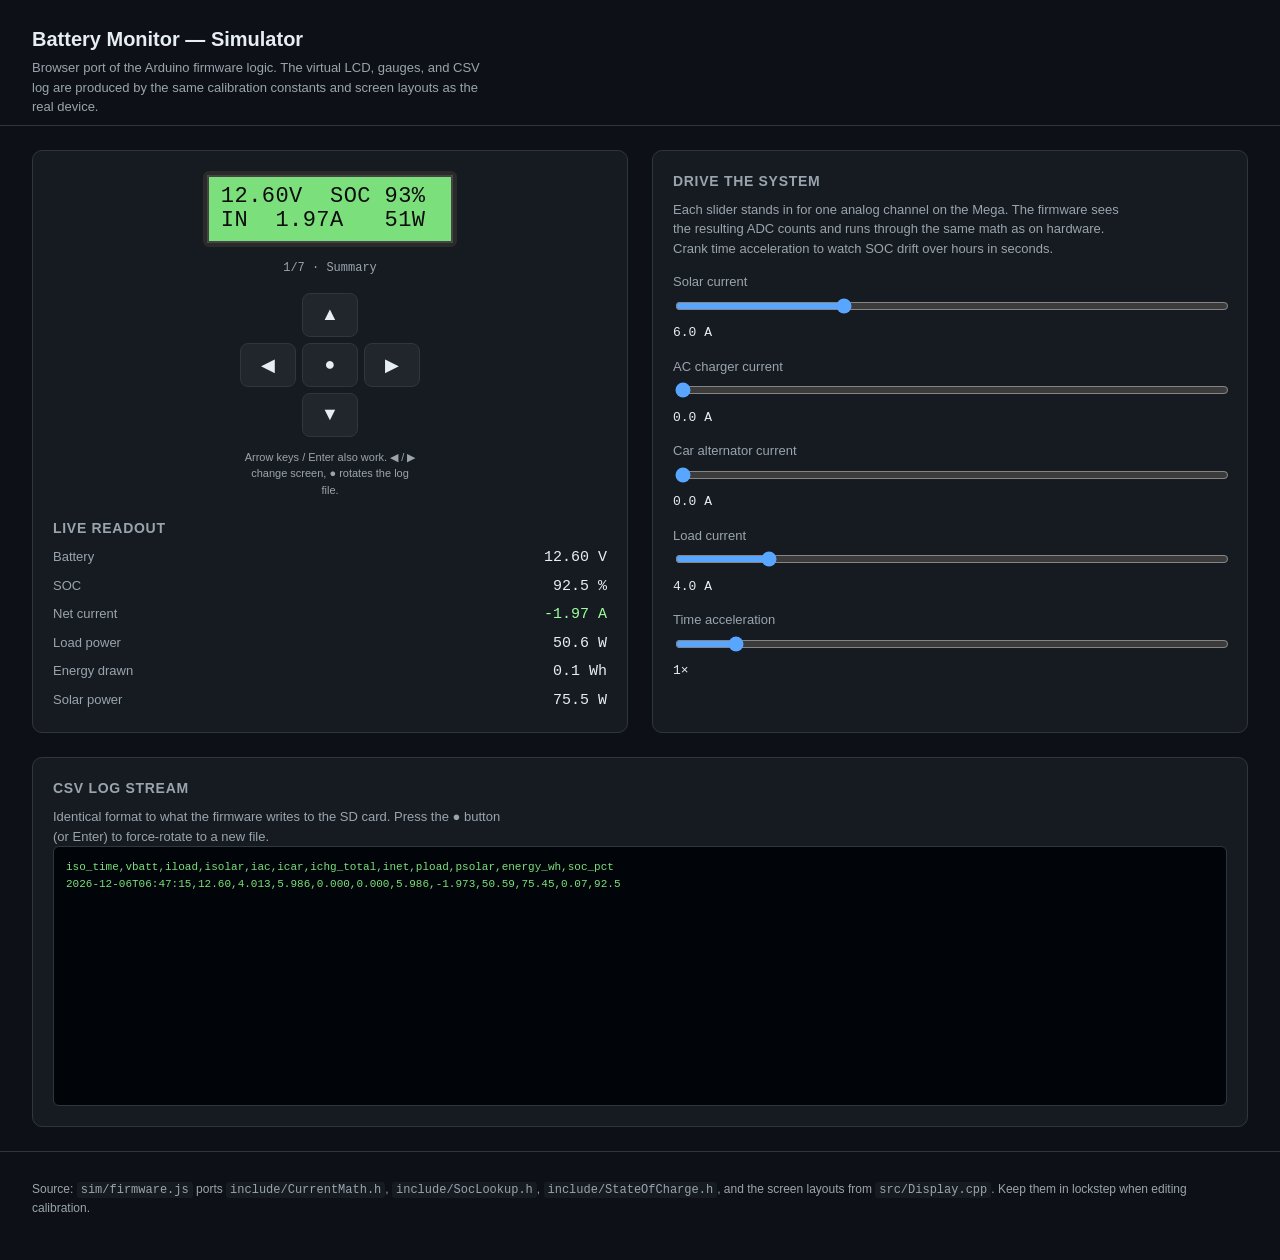
==== sim/standalone.html @ ee490ed9 "Add standalone-bundled simulator HTML so it runs without a server sim/build_standalone.py inlines st" ====
<!doctype html>
<html lang="en">
<head>
<meta charset="utf-8" />
<meta name="viewport" content="width=device-width,initial-scale=1" />
<title>Battery Monitor — Simulator (standalone)</title>
<style>
:root {
    color-scheme: dark;
    --bg: #0d1117;
    --panel: #161b22;
    --panel-edge: #30363d;
    --ink: #e6edf3;
    --ink-dim: #9aa4ad;
    --accent: #58a6ff;
    --warn: #ffe066;
    --bad: #ff7373;
    --good: #7be07b;
}

* { box-sizing: border-box; }

html, body {
    margin: 0;
    padding: 0;
    background: var(--bg);
    color: var(--ink);
    font: 15px/1.5 -apple-system, BlinkMacSystemFont, "Segoe UI", Roboto,
                  Helvetica, Arial, sans-serif;
}

header {
    padding: 24px 32px 8px;
    border-bottom: 1px solid var(--panel-edge);
}
header h1 {
    margin: 0 0 4px;
    font-size: 20px;
    font-weight: 600;
}
.sub {
    margin: 0;
    color: var(--ink-dim);
    font-size: 13px;
    max-width: 64ch;
}

main {
    display: grid;
    grid-template-columns: minmax(360px, 1fr) minmax(280px, 1fr);
    grid-template-areas:
        "device controls"
        "log    log";
    gap: 24px;
    padding: 24px 32px;
}
.device   { grid-area: device; }
.controls { grid-area: controls; }
.logwrap  { grid-area: log; }

section {
    background: var(--panel);
    border: 1px solid var(--panel-edge);
    border-radius: 10px;
    padding: 20px;
}
section h2 {
    margin: 0 0 8px;
    font-size: 14px;
    font-weight: 600;
    color: var(--ink-dim);
    text-transform: uppercase;
    letter-spacing: 0.05em;
}

/* ------- Device shield -------------------------------------------------- */

.shield {
    display: flex;
    flex-direction: column;
    align-items: center;
    gap: 12px;
}

#lcd {
    background: #f4f4f4;
    color: #0d0d0d;
    border: 4px solid #2a2a2a;
    border-radius: 6px;
    padding: 10px 14px;
    font-family: "JetBrains Mono", "Menlo", "Courier New", monospace;
    font-size: 22px;
    line-height: 1.1;
    letter-spacing: 0.02em;
    box-shadow: 0 0 0 2px #444 inset;
    transition: background-color 0.3s ease;
}
#lcd pre {
    margin: 0;
    white-space: pre;
}

.screen-name {
    margin: 0;
    color: var(--ink-dim);
    font-size: 12px;
    font-family: monospace;
}

.buttons {
    display: grid;
    grid-template-columns: repeat(3, 56px);
    gap: 6px;
    margin-top: 4px;
}
.buttons button {
    width: 56px;
    height: 44px;
    border-radius: 8px;
    border: 1px solid var(--panel-edge);
    background: #21262d;
    color: var(--ink);
    font-size: 18px;
    cursor: pointer;
    transition: background-color 0.1s;
}
.buttons button:hover { background: #2d333b; }
.buttons button:active { background: var(--accent); color: #0d1117; }

.hint {
    margin: 0;
    font-size: 11px;
    color: var(--ink-dim);
    text-align: center;
    max-width: 28ch;
}

/* ------- Gauges --------------------------------------------------------- */

.gauges {
    margin-top: 20px;
}
.gauges dl {
    display: grid;
    grid-template-columns: 1fr auto;
    gap: 6px 16px;
    margin: 0;
    font-variant-numeric: tabular-nums;
}
.gauges dt {
    color: var(--ink-dim);
    font-size: 13px;
}
.gauges dd {
    margin: 0;
    font-family: "JetBrains Mono", monospace;
    font-size: 15px;
    text-align: right;
}

/* ------- Controls ------------------------------------------------------- */

.slider {
    margin: 14px 0;
}
.slider label {
    display: block;
    font-size: 13px;
    color: var(--ink-dim);
    margin-bottom: 4px;
}
.slider input[type=range] {
    width: 100%;
    accent-color: var(--accent);
}
.slider output {
    display: inline-block;
    font-family: "JetBrains Mono", monospace;
    font-size: 13px;
    color: var(--ink);
    margin-top: 2px;
}

/* ------- Log ------------------------------------------------------------ */

#log {
    background: #010409;
    border: 1px solid var(--panel-edge);
    border-radius: 6px;
    padding: 12px;
    margin: 0;
    height: 260px;
    overflow-y: auto;
    font-family: "JetBrains Mono", "Menlo", monospace;
    font-size: 11px;
    color: var(--good);
    white-space: pre;
}

/* ------- Footer --------------------------------------------------------- */

footer {
    padding: 16px 32px 32px;
    color: var(--ink-dim);
    font-size: 12px;
    border-top: 1px solid var(--panel-edge);
}
footer code {
    background: #161b22;
    padding: 1px 4px;
    border-radius: 3px;
}

@media (max-width: 880px) {
    main {
        grid-template-columns: 1fr;
        grid-template-areas:
            "device"
            "controls"
            "log";
    }
}

</style>
</head>
<body>

<header>
    <h1>Battery Monitor — Simulator</h1>
    <p class="sub">
        Browser port of the Arduino firmware logic. The virtual LCD, gauges,
        and CSV log are produced by the same calibration constants and screen
        layouts as the real device.
    </p>
</header>

<main>

<section class="device">

    <div class="shield">
        <div id="lcd">
            <pre id="lcd-top">                </pre>
            <pre id="lcd-bot">                </pre>
        </div>
        <p class="screen-name"><span id="screen-name">1/7 · Summary</span></p>

        <div class="buttons">
            <div></div>
            <button data-button="up">▲</button>
            <div></div>
            <button data-button="left">◀</button>
            <button data-button="select">●</button>
            <button data-button="right">▶</button>
            <div></div>
            <button data-button="down">▼</button>
            <div></div>
        </div>
        <p class="hint">
            Arrow keys / Enter also work. ◀ / ▶ change screen, ● rotates the log file.
        </p>
    </div>

    <div class="gauges">
        <h2>Live readout</h2>
        <dl>
            <dt>Battery</dt><dd id="gauge-v">—</dd>
            <dt>SOC</dt><dd id="gauge-soc">—</dd>
            <dt>Net current</dt><dd id="gauge-net">—</dd>
            <dt>Load power</dt><dd id="gauge-power">—</dd>
            <dt>Energy drawn</dt><dd id="gauge-energy">—</dd>
            <dt>Solar power</dt><dd id="gauge-solar">—</dd>
        </dl>
    </div>

</section>

<section class="controls">
    <h2>Drive the system</h2>
    <p class="sub">
        Each slider stands in for one analog channel on the Mega. The
        firmware sees the resulting ADC counts and runs through the same
        math as on hardware. Crank time acceleration to watch SOC drift
        over hours in seconds.
    </p>

    <div class="slider">
        <label for="slider-solar">Solar current</label>
        <input id="slider-solar" type="range" min="0" max="20" step="0.1" value="6" />
        <output id="val-solar">6.0 A</output>
    </div>

    <div class="slider">
        <label for="slider-ac">AC charger current</label>
        <input id="slider-ac" type="range" min="0" max="20" step="0.1" value="0" />
        <output id="val-ac">0.0 A</output>
    </div>

    <div class="slider">
        <label for="slider-car">Car alternator current</label>
        <input id="slider-car" type="range" min="0" max="20" step="0.1" value="0" />
        <output id="val-car">0.0 A</output>
    </div>

    <div class="slider">
        <label for="slider-draw">Load current</label>
        <input id="slider-draw" type="range" min="0" max="25" step="0.1" value="4" />
        <output id="val-draw">4.0 A</output>
    </div>

    <div class="slider">
        <label for="slider-accel">Time acceleration</label>
        <input id="slider-accel" type="range" min="1" max="600" step="1" value="60" />
        <output id="val-accel">60×</output>
    </div>
</section>

<section class="logwrap">
    <h2>CSV log stream</h2>
    <p class="sub">
        Identical format to what the firmware writes to the SD card.
        Press the ● button (or Enter) to force-rotate to a new file.
    </p>
    <pre id="log"></pre>
</section>

</main>

<footer>
    <p>
        Source: <code>sim/firmware.js</code> ports <code>include/CurrentMath.h</code>,
        <code>include/SocLookup.h</code>, <code>include/StateOfCharge.h</code>, and the
        screen layouts from <code>src/Display.cpp</code>. Keep them in lockstep when
        editing calibration.
    </p>
</footer>

<script type="module">
// Browser port of the firmware's pure-math layer.
//
// Mirrors include/Config.h, include/CurrentMath.h, include/SocLookup.h,
// include/StateOfCharge.h, include/EnergyAccumulator.h, and the screen
// layouts in src/Display.cpp. Keep this file in lockstep with those headers
// when changing calibration constants or display formats.
//
// The simulator drives this module the same way main.cpp drives the firmware:
//   - takeSample() every kMeasurementPeriodMs ms
//   - renderScreen() every kDisplayPeriodMs ms
// Buttons are injected through pressButton().

const Config = {
    cal: {
        acs712VoltsPerAmp: 0.066,
        adcMidpointMv: 1650.0,
        adcMaxCount: 1023,
        batteryDividerVmax: 15.88,
        solarOffsetA: 0.05,
        acOffsetA: 0.00,
        carOffsetA: 0.24,
        drawOffsetA: 0.03,
        currentNoiseFloorA: 0.18,
        relaySettleMs: 200,
        relayReleaseMs: 100,
    },
    battery: {
        capacityAh: 100.0,
        voltageFull: 13.5,
        voltageNominal: 12.6,
        voltageLowAlarm: 11.8,
        voltageCritical: 11.0,
    },
    timing: {
        measurementPeriodMs: 5000,
        displayPeriodMs: 53,
        buttonDebounceMs: 40,
        get measurementWindowSec() {
            return (this.measurementPeriodMs + Config.cal.relaySettleMs +
                    Config.cal.relayReleaseMs) / 1000;
        },
    },
    logger: {
        maxLogBytes: 512 * 1024,
    },
    ui: {
        backlightOff: 'off',
        backlightCharging: 'green',
        backlightIdle: 'blue',
        backlightDischarging: 'white',
        backlightWarning: 'yellow',
        backlightCritical: 'red',
    },
};

// ---------------------------------------------------------------------------
// Pure math
// ---------------------------------------------------------------------------

const mapLinear = (x, inLo, inHi, outLo, outHi) =>
    (x - inLo) * (outHi - outLo) / (inHi - inLo) + outLo;

function adcToCurrent(adcValue, offset) {
    const { acs712VoltsPerAmp, adcMidpointMv, adcMaxCount, currentNoiseFloorA } = Config.cal;
    const mv = mapLinear(adcValue, 0, adcMaxCount, -adcMidpointMv, adcMidpointMv);
    const amps = (mv / acs712VoltsPerAmp) / 1000.0;
    const corrected = amps + offset;
    if (Math.abs(corrected) <= currentNoiseFloorA) return 0.0;
    return corrected;
}

function adcToBatteryVolts(adcValue) {
    return mapLinear(adcValue, 0, Config.cal.adcMaxCount, 0,
                     Config.cal.batteryDividerVmax);
}

const SOC_CURVE = [
    [10.50,   0],
    [11.31,  10],
    [11.58,  20],
    [11.75,  30],
    [11.90,  40],
    [12.06,  50],
    [12.20,  60],
    [12.32,  70],
    [12.42,  80],
    [12.50,  90],
    [12.70, 100],
];

function voltageToSoc(volts) {
    if (volts <= SOC_CURVE[0][0]) return 0;
    if (volts >= SOC_CURVE[SOC_CURVE.length - 1][0]) return 100;
    for (let i = 1; i < SOC_CURVE.length; i++) {
        if (volts <= SOC_CURVE[i][0]) {
            const [vLo, sLo] = SOC_CURVE[i - 1];
            const [vHi, sHi] = SOC_CURVE[i];
            const t = (volts - vLo) / (vHi - vLo);
            return sLo + t * (sHi - sLo);
        }
    }
    return 100;
}

// ---------------------------------------------------------------------------
// Stateful components (mirrors of StateOfCharge.h / EnergyAccumulator.h /
// RingBuffer.h)
// ---------------------------------------------------------------------------

class StateOfCharge {
    constructor(capacityAh = Config.battery.capacityAh) {
        this.capacityAh = capacityAh;
        this.socPct = 50;
        this.reanchorAccumSec = 0;
    }
    seedFromVoltage(v) { this.socPct = voltageToSoc(v); }
    update(netCurrentA, dtSec) {
        const deltaAh = (netCurrentA * dtSec) / 3600;
        const deltaPct = (deltaAh / this.capacityAh) * 100;
        this.socPct -= deltaPct;
        this.socPct = Math.max(0, Math.min(100, this.socPct));
    }
    maybeReanchor(volts, netCurrentA, dtSec) {
        if (volts >= Config.battery.voltageFull && Math.abs(netCurrentA) < 0.5) {
            this.reanchorAccumSec += dtSec;
            if (this.reanchorAccumSec >= 300) {
                this.socPct = 100;
                this.reanchorAccumSec = 0;
            }
        } else {
            this.reanchorAccumSec = 0;
        }
    }
}

class EnergyAccumulator {
    constructor() { this.wh = 0; }
    accumulate(watts, dtSec) { this.wh += (watts * dtSec) / 3600; }
}

class RingBuffer {
    constructor(n) { this.n = n; this.data = []; }
    push(v) {
        this.data.push(v);
        if (this.data.length > this.n) this.data.shift();
    }
    min() { return this.data.length ? Math.min(...this.data) : 0; }
    max() { return this.data.length ? Math.max(...this.data) : 0; }
    mean() {
        if (!this.data.length) return 0;
        return this.data.reduce((a, b) => a + b, 0) / this.data.length;
    }
}

// ---------------------------------------------------------------------------
// Sampler — reads the simulated ADC values supplied by the simulator and
// produces a Sample identical to what the firmware would produce.
// ---------------------------------------------------------------------------

function takeSample(adc, soc, drawEnergy, solarEnergy) {
    const { cal, timing } = Config;
    const volts = adcToBatteryVolts(adc.battery);
    const solarA = -adcToCurrent(adc.solar, cal.solarOffsetA);
    const acA    = -adcToCurrent(adc.ac,    cal.acOffsetA);
    const carA   = -adcToCurrent(adc.car,   cal.carOffsetA);
    const drawA  =  adcToCurrent(adc.draw,  cal.drawOffsetA);
    const chargeA = solarA + acA + carA;
    const netA = drawA - chargeA;

    const drawW = volts * drawA;
    const solarW = volts * solarA;

    soc.update(netA, timing.measurementWindowSec);
    soc.maybeReanchor(volts, netA, timing.measurementWindowSec);
    drawEnergy.accumulate(drawW, timing.measurementWindowSec);
    solarEnergy.accumulate(solarW, timing.measurementWindowSec);

    return {
        batteryVolts: volts,
        drawA, solarA, acA, carA,
        chargeA, netA,
        drawW, solarW,
        energyWh: drawEnergy.wh,
        solarEnergyWh: solarEnergy.wh,
        socPct: soc.socPct,
    };
}

// ---------------------------------------------------------------------------
// Backlight state machine (mirrors Display::updateBacklight)
// ---------------------------------------------------------------------------

function backlightFor(sample) {
    const { battery, ui } = Config;
    if (sample.batteryVolts <= battery.voltageCritical) return ui.backlightCritical;
    if (sample.batteryVolts <= battery.voltageLowAlarm) return ui.backlightWarning;
    if (sample.chargeA > 0.5) return ui.backlightCharging;
    if (sample.drawA  > 0.5) return ui.backlightDischarging;
    return ui.backlightIdle;
}

// ---------------------------------------------------------------------------
// Screen renderer — mirrors Display::render*() in src/Display.cpp.
// Each function returns { top, bottom } strings padded to 16 chars.
// ---------------------------------------------------------------------------

const pad16 = (s) => s.length >= 16 ? s.slice(0, 16) : s + ' '.repeat(16 - s.length);

function fmt(num, width, prec) {
    const s = num.toFixed(prec);
    return s.length >= width ? s : ' '.repeat(width - s.length) + s;
}

const SCREENS = [
    {
        name: 'Summary',
        render: (s) => {
            const top = `${fmt(s.batteryVolts, 5, 2)}V  SOC${fmt(s.socPct, 3, 0)}%`;
            const dir = s.netA >= 0 ? 'OUT' : 'IN ';
            const mag = Math.abs(s.netA);
            const bot = `${dir}${fmt(mag, 5, 2)}A ${fmt(s.drawW, 4, 0)}W`;
            return { top: pad16(top), bottom: pad16(bot) };
        }
    },
    {
        name: 'Currents',
        render: (s) => ({
            top: pad16(`Sol${fmt(s.solarA, 5, 2)} Car${fmt(s.carA, 5, 2)}`),
            bottom: pad16(`AC ${fmt(s.acA, 5, 2)} Ld ${fmt(s.drawA, 5, 2)}`),
        })
    },
    {
        name: 'Power',
        render: (s) => ({
            top: pad16(`Load    ${fmt(s.drawW, 6, 1)}W`),
            bottom: pad16(`Solar   ${fmt(s.solarW, 6, 1)}W`),
        })
    },
    {
        name: 'Energy',
        render: (s) => ({
            top: pad16(`Drawn  ${fmt(s.energyWh, 7, 1)}Wh`),
            bottom: pad16(`SOC      ${fmt(s.socPct, 5, 1)}%`),
        })
    },
    {
        name: 'Min/Max V',
        render: (s, ctx) => ({
            top: pad16(`Vmin ${fmt(ctx.history.min(), 5, 2)}V`),
            bottom: pad16(`Vmax ${fmt(ctx.history.max(), 5, 2)}V`),
        })
    },
    {
        name: 'Logger',
        render: (s, ctx) => ({
            top: pad16(`Log ${ctx.logName}`),
            bottom: pad16(`${ctx.logBytes.toString().padStart(6)} bytes`),
        })
    },
    {
        name: 'About',
        render: (s, ctx) => {
            const up = ctx.uptimeSec;
            const d = Math.floor(up / 86400);
            const h = Math.floor(up / 3600) % 24;
            const m = Math.floor(up / 60) % 60;
            return {
                top: pad16(`fw ${ctx.fwVersion}`),
                bottom: pad16(`up ${d}d${String(h).padStart(2,'0')}h${String(m).padStart(2,'0')}m`),
            };
        }
    },
];

// CSV log row — matches Logger::record() format in src/Logger.cpp.
function csvRow(timestampIso, s) {
    return [
        timestampIso,
        s.batteryVolts.toFixed(2),
        s.drawA.toFixed(3),
        s.solarA.toFixed(3),
        s.acA.toFixed(3),
        s.carA.toFixed(3),
        s.chargeA.toFixed(3),
        s.netA.toFixed(3),
        s.drawW.toFixed(2),
        s.solarW.toFixed(2),
        s.energyWh.toFixed(2),
        s.socPct.toFixed(1),
    ].join(',');
}

const CSV_HEADER =
    'iso_time,vbatt,iload,isolar,iac,icar,ichg_total,inet,pload,psolar,energy_wh,soc_pct';


// === sim.js ===

// Simulator engine. Owns:
//   - a simple battery + sources model that produces realistic ADC counts
//     based on user-controlled sliders
//   - the firmware state (StateOfCharge, EnergyAccumulator, screen index)
//   - timers that mirror the firmware schedule
//   - DOM bindings for the virtual LCD, gauges, buttons, and log stream
// (inlined from firmware.js above)
// ---------------------------------------------------------------------------
// Battery + source model
// ---------------------------------------------------------------------------
//
// We model the bank as a coulomb-counted reservoir with a linear OCV ↔ SOC
// relationship between 11.0 V and 13.5 V plus a small "loaded sag" effect:
// voltage drops when load > charge, rises when charging.

const Model = {
    capacityAh: Config.battery.capacityAh,
    socPct: 70.0,                  // start at 70%
    drawA: 0,
    solarA: 0,
    acA: 0,
    carA: 0,

    voltsAtRest() {
        const t = Math.max(0, Math.min(1, this.socPct / 100));
        // OCV roughly 11.5 V empty → 13.0 V full.
        return 11.5 + 1.5 * t;
    },

    voltsUnderLoad() {
        const v0 = this.voltsAtRest();
        const net = this.drawA - (this.solarA + this.acA + this.carA);
        // ~30 mΩ internal — tweak to taste.
        return Math.max(9.0, Math.min(14.6, v0 - net * 0.030));
    },

    step(dtSec) {
        const net = this.drawA - (this.solarA + this.acA + this.carA);
        const deltaAh = (net * dtSec) / 3600;
        this.socPct = Math.max(0, Math.min(100,
            this.socPct - (deltaAh / this.capacityAh) * 100));
    },
};

// ---------------------------------------------------------------------------
// Build ADC counts that the firmware would see, given the model's currents.
// Inverse of CurrentMath.h: amps → ADC count via the same map.
// ---------------------------------------------------------------------------
function ampsToAdc(amps, offset) {
    // Reverse adcToCurrent so the simulated front-end produces a reading the
    // firmware will decode back to (approximately) the input current.
    const corrected = amps - offset;
    const mv = corrected * 1000 * Config.cal.acs712VoltsPerAmp;
    // Inverse of mapLinear(adc, 0,1023, -1650,+1650):
    const adc = Math.round(
        ((mv + Config.cal.adcMidpointMv) / (2 * Config.cal.adcMidpointMv)) *
        Config.cal.adcMaxCount
    );
    return Math.max(0, Math.min(Config.cal.adcMaxCount, adc));
}

function voltsToAdc(volts) {
    const adc = Math.round((volts / Config.cal.batteryDividerVmax) *
                           Config.cal.adcMaxCount);
    return Math.max(0, Math.min(Config.cal.adcMaxCount, adc));
}

// ---------------------------------------------------------------------------
// Firmware state — mirrors what setup() creates in main.cpp.
// ---------------------------------------------------------------------------
const soc = new StateOfCharge();
const drawEnergy = new EnergyAccumulator();
const solarEnergy = new EnergyAccumulator();
const voltageHistory = new RingBuffer(60);

// Seed SOC from initial model voltage (mirrors main.cpp::setup()).
soc.seedFromVoltage(Model.voltsAtRest());

let screen = 0;
let lastSample = null;
let lastButtonTs = 0;
let bootMs = performance.now();
let logBytes = 0;
let logName = '00000000.CSV';
let timeAccel = 1;

// ---------------------------------------------------------------------------
// DOM
// ---------------------------------------------------------------------------
const $ = (s) => document.querySelector(s);

const els = {
    lcdTop: $('#lcd-top'),
    lcdBot: $('#lcd-bot'),
    lcd: $('#lcd'),
    screenName: $('#screen-name'),
    log: $('#log'),

    sliderSolar: $('#slider-solar'),
    sliderAc: $('#slider-ac'),
    sliderCar: $('#slider-car'),
    sliderDraw: $('#slider-draw'),
    sliderAccel: $('#slider-accel'),

    valSolar: $('#val-solar'),
    valAc: $('#val-ac'),
    valCar: $('#val-car'),
    valDraw: $('#val-draw'),
    valAccel: $('#val-accel'),

    gaugeV: $('#gauge-v'),
    gaugeSoc: $('#gauge-soc'),
    gaugeNet: $('#gauge-net'),
    gaugePower: $('#gauge-power'),
    gaugeEnergy: $('#gauge-energy'),
    gaugeSolar: $('#gauge-solar'),
};

// Bind sliders to model.
function bindSlider(slider, valLabel, key, unit) {
    const apply = () => {
        Model[key] = parseFloat(slider.value);
        valLabel.textContent = `${Model[key].toFixed(1)} ${unit}`;
    };
    slider.addEventListener('input', apply);
    apply();
}
bindSlider(els.sliderSolar, els.valSolar, 'solarA', 'A');
bindSlider(els.sliderAc, els.valAc, 'acA', 'A');
bindSlider(els.sliderCar, els.valCar, 'carA', 'A');
bindSlider(els.sliderDraw, els.valDraw, 'drawA', 'A');

els.sliderAccel.addEventListener('input', () => {
    timeAccel = parseFloat(els.sliderAccel.value);
    els.valAccel.textContent = `${timeAccel.toFixed(0)}×`;
});
els.valAccel.textContent = `${timeAccel.toFixed(0)}×`;

// Buttons.
document.querySelectorAll('[data-button]').forEach(btn => {
    btn.addEventListener('click', () => pressButton(btn.dataset.button));
});

document.addEventListener('keydown', (e) => {
    const map = { ArrowLeft: 'left', ArrowRight: 'right',
                  ArrowUp: 'up', ArrowDown: 'down', Enter: 'select' };
    const b = map[e.key];
    if (b) { pressButton(b); e.preventDefault(); }
});

function pressButton(b) {
    const t = performance.now();
    if (t - lastButtonTs < Config.timing.buttonDebounceMs) return;
    lastButtonTs = t;
    if (b === 'left')  screen = (screen + SCREENS.length - 1) % SCREENS.length;
    if (b === 'right') screen = (screen + 1) % SCREENS.length;
    if (b === 'select') {
        // Force a log rotation, mirroring a planned firmware menu action.
        logName = nowFileName();
        logBytes = 0;
        appendLog(`-- rotated to ${logName} --`);
    }
}

// ---------------------------------------------------------------------------
// CSV log buffer in the right panel
// ---------------------------------------------------------------------------
function appendLog(line) {
    els.log.textContent += line + '\n';
    els.log.scrollTop = els.log.scrollHeight;
    // Bound the buffer so the page stays responsive.
    if (els.log.textContent.length > 64 * 1024) {
        els.log.textContent = els.log.textContent.slice(-32 * 1024);
    }
}
appendLog(CSV_HEADER);

function nowFileName() {
    const d = new Date();
    const pad = (n) => String(n).padStart(2, '0');
    return `${pad(d.getFullYear() % 100)}${pad(d.getMonth()+1)}${pad(d.getDate())}${pad(d.getHours())}.CSV`;
}
logName = nowFileName();

// ---------------------------------------------------------------------------
// Backlight colour application
// ---------------------------------------------------------------------------
function applyBacklight(colour) {
    const map = {
        green:  '#7be07b',
        blue:   '#7ec8ff',
        yellow: '#ffe066',
        red:    '#ff7373',
        white:  '#f4f4f4',
        off:    '#1a1a1a',
    };
    els.lcd.style.backgroundColor = map[colour] || map.white;
}

// ---------------------------------------------------------------------------
// Gauge formatters
// ---------------------------------------------------------------------------
function updateGauges(s) {
    els.gaugeV.textContent      = `${s.batteryVolts.toFixed(2)} V`;
    els.gaugeSoc.textContent    = `${s.socPct.toFixed(1)} %`;
    els.gaugeNet.textContent    = `${s.netA >= 0 ? '+' : ''}${s.netA.toFixed(2)} A`;
    els.gaugeNet.style.color    = s.netA >= 0 ? '#ff9b9b' : '#9bff9b';
    els.gaugePower.textContent  = `${s.drawW.toFixed(1)} W`;
    els.gaugeEnergy.textContent = `${s.energyWh.toFixed(1)} Wh`;
    els.gaugeSolar.textContent  = `${s.solarW.toFixed(1)} W`;
}

// ---------------------------------------------------------------------------
// Main loops
// ---------------------------------------------------------------------------
const FW_VERSION = '0.2.0';

function runSample() {
    const dt = Config.timing.measurementPeriodMs / 1000 * timeAccel;
    Model.step(dt);

    const adc = {
        battery: voltsToAdc(Model.voltsUnderLoad()),
        solar:   ampsToAdc(-Model.solarA, Config.cal.solarOffsetA),
        ac:      ampsToAdc(-Model.acA,    Config.cal.acOffsetA),
        car:     ampsToAdc(-Model.carA,   Config.cal.carOffsetA),
        draw:    ampsToAdc( Model.drawA,  Config.cal.drawOffsetA),
    };

    lastSample = takeSample(adc, soc, drawEnergy, solarEnergy);
    voltageHistory.push(lastSample.batteryVolts);
    updateGauges(lastSample);

    const ts = new Date().toISOString().slice(0, 19);
    const row = csvRow(ts, lastSample);
    appendLog(row);
    logBytes += row.length + 1;
    if (logBytes >= Config.logger.maxLogBytes) {
        logName = nowFileName();
        logBytes = 0;
        appendLog(`-- rotated to ${logName} --`);
    }
}

function runDisplay() {
    if (!lastSample) return;
    const uptimeSec = Math.floor((performance.now() - bootMs) / 1000 * timeAccel);
    const ctx = {
        history: voltageHistory,
        logName,
        logBytes,
        uptimeSec,
        fwVersion: FW_VERSION,
    };
    const { top, bottom } = SCREENS[screen].render(lastSample, ctx);
    els.lcdTop.textContent = top;
    els.lcdBot.textContent = bottom;
    els.screenName.textContent = `${screen + 1}/${SCREENS.length} · ${SCREENS[screen].name}`;
    applyBacklight(backlightFor(lastSample));
}

// One immediate sample so the LCD doesn't show blank for 5 s.
runSample();
runDisplay();

// Two periodic timers, scaled by timeAccel.
let sampleTimer = null;
function rescheduleSampleTimer() {
    if (sampleTimer) clearInterval(sampleTimer);
    sampleTimer = setInterval(runSample,
                              Math.max(50, Config.timing.measurementPeriodMs / timeAccel));
}
rescheduleSampleTimer();
els.sliderAccel.addEventListener('input', rescheduleSampleTimer);

setInterval(runDisplay, Config.timing.displayPeriodMs);

</script>
</body>
</html>
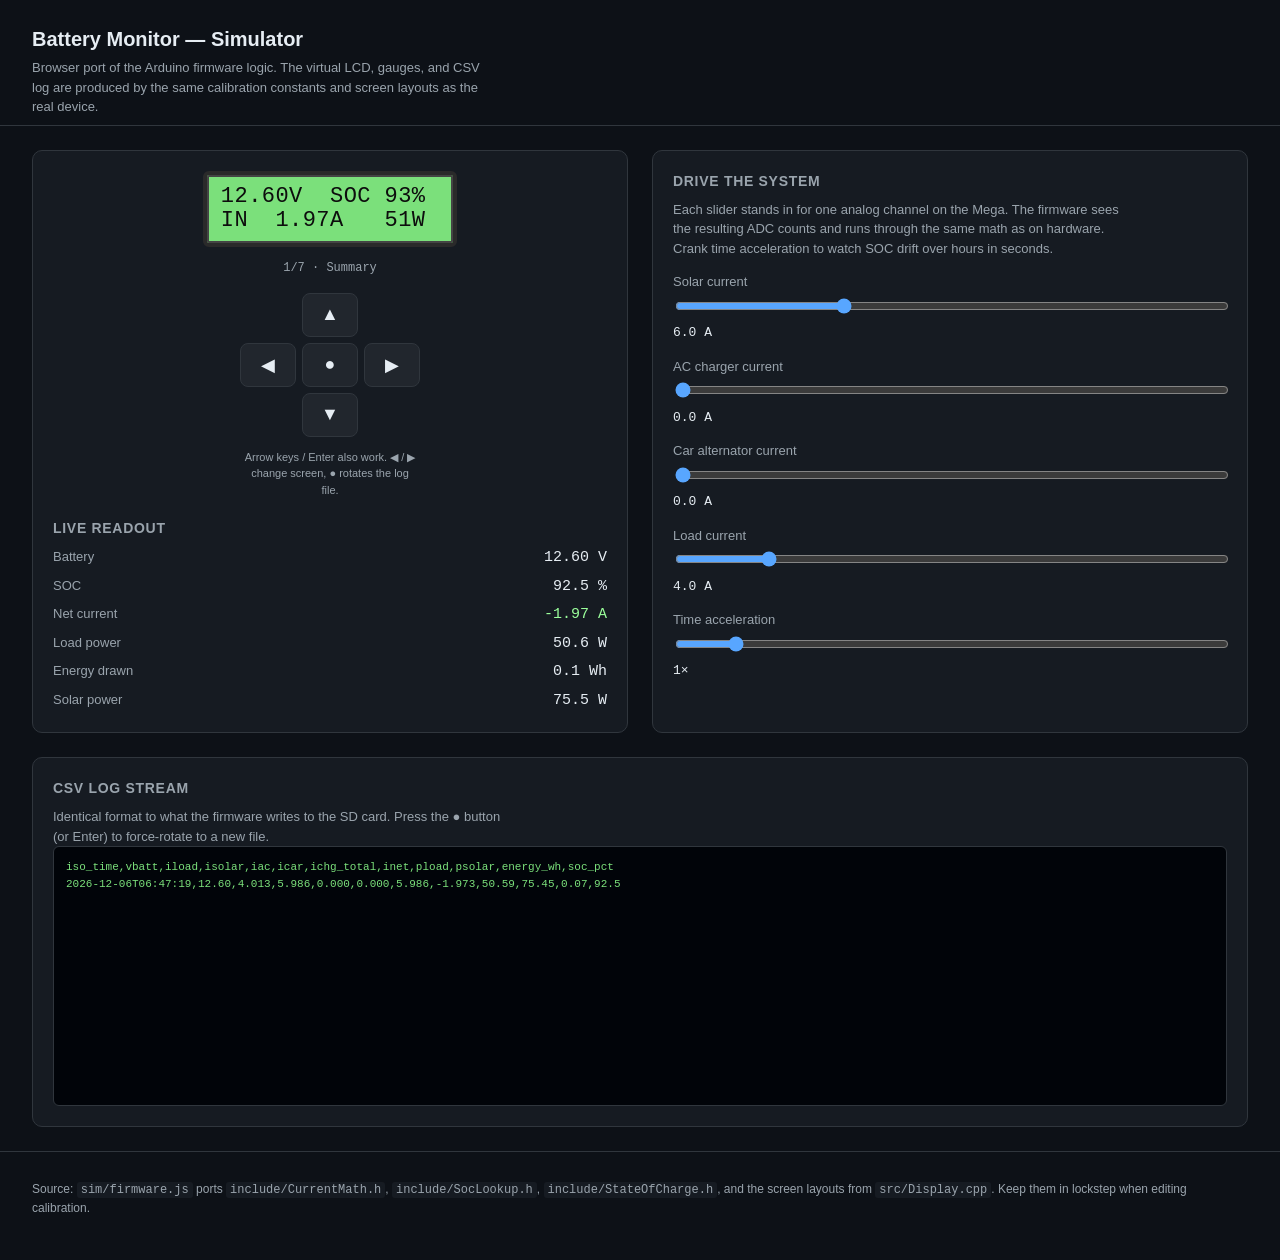
==== commit a6298da1: "Emit plain <script> in standalone bundle so it loads from file:// <script type="module"> triggers th" ====
--- a/sim/standalone.html
+++ b/sim/standalone.html
@@ -335,7 +335,7 @@
     </p>
 </footer>
 
-<script type="module">
+<script>
 // Browser port of the firmware's pure-math layer.
 //
 // Mirrors include/Config.h, include/CurrentMath.h, include/SocLookup.h,
